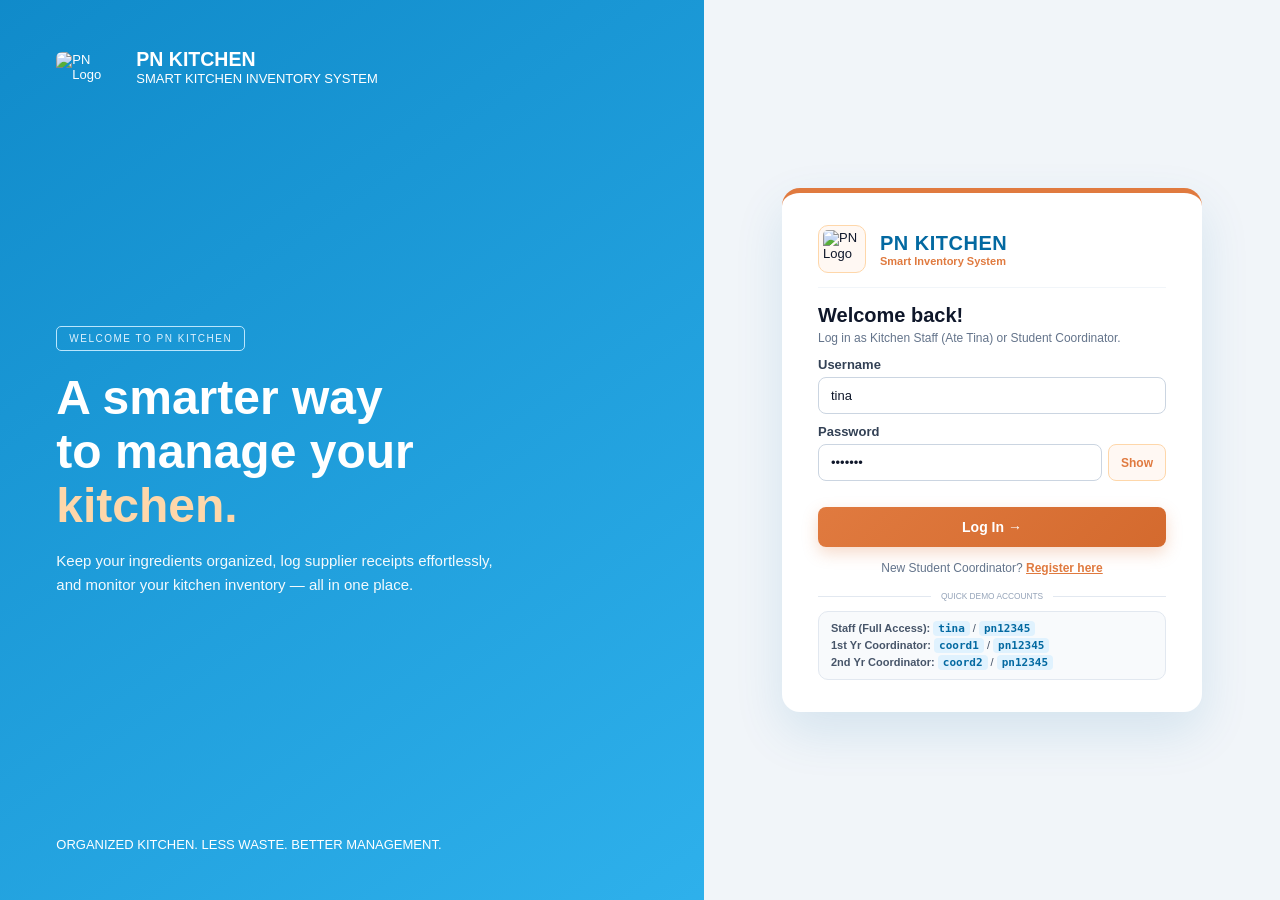
==== index.html @ 935927a0 "folders" ====
<!DOCTYPE html>
<html lang="en">
<head>
    <meta charset="UTF-8">
    <meta name="viewport" content="width=device-width, initial-scale=1.0">
    <title>PN Kitchen | Smart Inventory System</title>
    <link rel="stylesheet" href="style.css">
</head>
<body>

    <!-- TOAST NOTIFICATIONS CONTAINER -->
    <div id="toastContainer" class="toast-container"></div>

    <!-- WELCOME AND LOGIN PAGE -->
    <section class="login-page" id="loginPage">
        <div class="login-left">
            <div class="login-brand">
                <img src="logo.png" alt="PN Logo" class="brand-logo-img">
                <div>
                    <h2>PN KITCHEN</h2>
                    <p>SMART KITCHEN INVENTORY SYSTEM</p>
                </div>
            </div>

            <div class="login-message">
                <span class="welcome-tag">WELCOME TO PN KITCHEN</span>
                <h1>A smarter way<br>to manage your<br><span>kitchen.</span></h1>
                <p>Keep your ingredients organized, log supplier receipts effortlessly, and monitor your kitchen inventory — all in one place.</p>
            </div>

            <p class="login-footer">ORGANIZED KITCHEN. LESS WASTE. BETTER MANAGEMENT.</p>
        </div>

        <div class="login-right">
            <div class="login-card">
                <!-- PN KITCHEN BESIDE LOGO -->
                <div class="login-card-header-brand">
                    <img src="logo.png" alt="PN Logo" class="login-card-logo">
                    <div>
                        <span class="login-brand-title">PN KITCHEN</span>
                        <small class="login-brand-sub">Smart Inventory System</small>
                    </div>
                </div>

                <!-- LOGIN PANEL -->
                <div id="loginPanel">
                    <h2>Welcome back!</h2>
                    <p class="login-subtitle">Log in as Kitchen Staff (Ate Tina) or Student Coordinator.</p>

                    <form id="loginForm">
                        <label for="username">Username</label>
                        <input type="text" id="username" value="tina" placeholder="Enter your username" autocomplete="username" required>

                        <label for="password">Password</label>
                        <div class="password-field">
                            <input type="password" id="password" value="pn12345" placeholder="Enter your password" autocomplete="current-password" required>
                            <button type="button" id="togglePassword">Show</button>
                        </div>

                        <p id="loginError" class="login-error" role="alert"></p>

                        <button type="submit" class="login-submit">
                            Log In <span>→</span>
                        </button>
                    </form>

                    <p style="margin-top: 14px; font-size: 12px; text-align: center; color: var(--muted);">
                        New Student Coordinator? <a href="#" id="goSignup" style="color: var(--accent); font-weight: bold;">Register here</a>
                    </p>
                </div>

                <!-- SIGNUP PANEL -->
                <div id="signupPanel" style="display: none;">
                    <h2>Register Kitchen Account</h2>
                    <p class="login-subtitle">Create a Student Coordinator or Staff account.</p>

                    <form id="signupForm">
                        <label for="signupName">Full Name</label>
                        <input type="text" id="signupName" placeholder="Enter full name" required>

                        <label for="signupRole">Account Role</label>
                        <select id="signupRole" required>
                            <option value="coordinator">Student Coordinator (Deliveries & Usage Only)</option>
                            <option value="staff">Kitchen Staff / Head Cook (Full Access)</option>
                        </select>

                        <label for="signupUsername">Username</label>
                        <input type="text" id="signupUsername" placeholder="Enter username (min 3 chars)" required>

                        <label for="signupPassword">Password</label>
                        <div class="password-field">
                            <input type="password" id="signupPassword" placeholder="Min 6 characters" required>
                            <button type="button" id="toggleSignupPassword">Show</button>
                        </div>

                        <label for="signupConfirm">Confirm Password</label>
                        <input type="password" id="signupConfirm" placeholder="Re-enter password" required>

                        <p id="signupError" class="login-error" role="alert"></p>

                        <button type="submit" class="login-submit">
                            Register Account <span>→</span>
                        </button>
                    </form>

                    <p style="margin-top: 14px; font-size: 12px; text-align: center; color: var(--muted);">
                        Already have an account? <a href="#" id="goLogin" style="color: var(--accent); font-weight: bold;">Log in here</a>
                    </p>
                </div>

                <div class="login-divider">
                    <span></span>
                    <small>QUICK DEMO ACCOUNTS</small>
                    <span></span>
                </div>

                <div class="demo-accounts-box">
                    <div><b>Staff (Full Access):</b> <code>tina</code> / <code>pn12345</code></div>
                    <div><b>1st Yr Coordinator:</b> <code>coord1</code> / <code>pn12345</code></div>
                    <div><b>2nd Yr Coordinator:</b> <code>coord2</code> / <code>pn12345</code></div>
                </div>
            </div>
        </div>
    </section>

    <!-- MAIN APP DASHBOARD -->
    <div class="app" id="dashboardApp" style="display: none;">

        <!-- SIDEBAR MENU -->
        <aside class="sidebar">
            <div class="brand">
                <img src="logo.png" alt="PN Logo" class="sidebar-logo-img">
                <div>
                    <h3>PN Kitchen</h3>
                    <small id="sidebarRoleBadge">Smart Inventory System</small>
                </div>
            </div>

            <p class="menu-label">🍴 KITCHEN STATION MENU</p>
            <nav id="sidebarNav">
                <a href="#" class="nav-link staff-only active" data-view="dashboard">
                    <span class="utensil-icon">🍳</span> Dashboard
                </a>
                <a href="#" class="nav-link staff-only" data-view="inventory">
                    <span class="utensil-icon">🔪</span> Inventory
                </a>
                <a href="#" class="nav-link" data-view="deliveries">
                    <span class="utensil-icon">🚚</span> Deliveries
                </a>
                <a href="#" class="nav-link" data-view="book-usage">
                    <span class="utensil-icon">🥄</span> Book Out Usage
                </a>
                <a href="#" class="nav-link staff-only" data-view="transactions">
                    <span class="utensil-icon">🧾</span> Weekly Reports
                </a>
                <a href="#" class="nav-link staff-only" data-view="expenses">
                    <span class="utensil-icon">💰</span> Budget & Costing
                </a>
                <a href="#" class="nav-link staff-only" data-view="menu-planner">
                    <span class="utensil-icon">🍽️</span> Weekly Menu
                </a>
                <a href="#" class="nav-link staff-only" data-view="guidelines">
                    <span class="utensil-icon">📜</span> Kitchen Guidelines
                </a>
                <a href="#" class="nav-link staff-only" data-view="suppliers">
                    <span class="utensil-icon">🏪</span> Suppliers
                </a>
            </nav>

            <div class="help-box">
                <strong>🧑‍🍳 Kitchen Workflow</strong>
                <p id="sidebarHelpText" style="font-size: 11px; color: #bae6fd; margin-bottom: 4px;">Simple Stock In & Out guide.</p>
                <button type="button" id="openHelpBtn" class="help-button">View Quick Guide</button>
            </div>

            <button type="button" id="logoutButton" class="logout-button">🔒 Log Out</button>
        </aside>

        <!-- MAIN CONTENT AREA -->
        <main class="main-content">
            <!-- TOP BAR -->
            <header class="topbar">
                <div class="page-name" id="currentViewTitle">🍳 &nbsp; DASHBOARD</div>
                <div class="user-area">
                    <span id="rolePillBadge" class="role-pill">Kitchen Staff</span>
                    <div class="user-profile-wrapper">
                        <div class="user-profile-trigger" id="userProfileTrigger" title="Account Settings">
                            <div class="avatar" id="userAvatar">T</div>
                            <span id="userDisplay" style="font-weight: bold;">Tina</span>
                            <span style="font-size: 10px; color: var(--muted);">▼</span>
                        </div>

                        <!-- DROPDOWN POPUP MENU -->
                        <div class="profile-dropdown" id="profileDropdown">
                            <div class="profile-dropdown-header">
                                <div class="avatar large" id="dropdownAvatar">T</div>
                                <div>
                                    <h4 id="dropdownFullName">Tina</h4>
                                    <small id="dropdownUsername">@tina</small>
                                </div>
                            </div>
                            <div class="profile-dropdown-divider"></div>
                            <button type="button" class="profile-dropdown-item" onclick="switchAccount()">
                                🔄 Switch Account (Staff / Coordinator)
                            </button>
                            <button type="button" class="profile-dropdown-item" onclick="registerNewStaff()">
                                ➕ Register New Account
                            </button>
                            <div class="profile-dropdown-divider"></div>
                            <button type="button" class="profile-dropdown-item danger" onclick="triggerLogout()">
                                🔒 Log Out
                            </button>
                        </div>
                    </div>
                </div>
            </header>

            <div class="dashboard-body">

                <!-- 1. DASHBOARD VIEW (STAFF ONLY) -->
                <section id="view-dashboard" class="app-view staff-only">
                    <div class="welcome-banner">
                        <div class="welcome-text">
                            <h2 id="dashboardGreeting">Welcome back, Tina! 🌿</h2>
                            <p>Real-time overview of kitchen supplies, coordinator deliveries, and weekly budget.</p>
                        </div>
                        <div class="banner-actions">
                            <button type="button" onclick="openModal('addIngredientModal')" class="btn-light">+ Add Ingredient</button>
                            <button type="button" onclick="openDeliveryModal()" class="btn-accent-delivery">+ Log Delivery Receipt</button>
                        </div>
                    </div>

                    <div class="stats-grid">
                        <div class="stat-card">
                            <div class="stat-top">
                                <span>1. ITEMS IN STOCK</span>
                                <div class="stat-icon green">📦</div>
                            </div>
                            <h2 id="statTotalItems">0</h2>
                            <small style="color: var(--muted); font-size: 11px;">Whole units currently on hand</small>
                        </div>
                        <div class="stat-card">
                            <div class="stat-top">
                                <span>2. CURRENT STOCK VALUE</span>
                                <div class="stat-icon green">💎</div>
                            </div>
                            <h2 id="statInventoryValue">₱0.00</h2>
                            <small style="color: var(--muted); font-size: 11px;">Quantity × Unit Price</small>
                        </div>
                        <div class="stat-card">
                            <div class="stat-top">
                                <span>3. REMAINING WEEKLY BUDGET</span>
                                <div class="stat-icon green">₱</div>
                            </div>
                            <h2 id="statRemainingBudget">₱0.00</h2>
                            <small id="statBudgetSubtitle" style="color: var(--muted); font-size: 11px;"></small>
                        </div>
                    </div>

                    <div class="middle-grid">
                        <!-- RICE COOKER STOCK GAUGE -->
                        <div class="panel">
                            <div class="panel-heading">
                                <h3>🍚 Kitchen Stock Gauge</h3>
                                <span id="cookerPercentBadge" class="badge ready">0% Full</span>
                            </div>
                            <div class="rice-cooker-wrapper">
                                <div class="rice-cooker">
                                    <div class="cooker-handle-top"></div>
                                    <div class="cooker-lid"></div>
                                    <div class="cooker-body">
                                        <div class="cooker-window">
                                            <div class="cooker-fill" id="cookerFillLevel" style="height: 0%;"></div>
                                            <div class="cooker-window-text">
                                                <strong id="cookerInStockCount">0</strong>
                                                <span>In Stock</span>
                                            </div>
                                        </div>
                                        <div class="cooker-controls">
                                            <span class="cooker-led warm" title="Keep Warm"></span>
                                            <span class="cooker-led cook" title="Cooking"></span>
                                            <div class="cooker-switch"></div>
                                        </div>
                                    </div>
                                    <div class="cooker-feet">
                                        <span></span><span></span>
                                    </div>
                                </div>
                                <div class="cooker-legend">
                                    <div><span class="dot in-stock"></span> Available Items: <b id="legendInStock">0</b></div>
                                    <div><span class="dot out-stock"></span> Out of Stock: <b id="legendOutStock">0</b></div>
                                </div>
                            </div>
                        </div>

                        <div class="panel">
                            <div class="panel-heading">
                                <h3>🚚 Recent Suki Deliveries</h3>
                                <button type="button" onclick="switchView('deliveries')" class="text-button">View All →</button>
                            </div>
                            <div id="dashboardDeliveriesList" class="compact-list"></div>
                        </div>

                        <div class="panel">
                            <div class="panel-heading">
                                <h3>🍽️ Weekly Menu Overview</h3>
                                <button type="button" onclick="switchView('menu-planner')" class="text-button">View All →</button>
                            </div>
                            <div id="dashboardMenuOverview" class="compact-list"></div>
                        </div>
                    </div>

                    <div class="bottom-grid">
                        <div class="panel">
                            <div class="quick-actions">
                                <div class="action-card" onclick="openDeliveryModal()">
                                    <span class="action-icon">🧾</span>
                                    <span>Log Delivery Receipt</span>
                                </div>
                                <div class="action-card" onclick="switchView('book-usage')">
                                    <span class="action-icon">🥄</span>
                                    <span>Book Out Usage</span>
                                </div>
                                <div class="action-card" onclick="switchView('transactions')">
                                    <span class="action-icon">📄</span>
                                    <span>Weekly Report</span>
                                </div>
                                <div class="action-card" onclick="switchView('expenses')">
                                    <span class="action-icon">💰</span>
                                    <span>Weekly Budget</span>
                                </div>
                            </div>
                        </div>
                    </div>
                </section>

                <!-- 2. INVENTORY VIEW (STAFF ONLY) -->
                <section id="view-inventory" class="app-view staff-only">
                    <div class="view-header">
                        <div>
                            <h2>Kitchen Inventory Stock</h2>
                            <p style="color: var(--muted); font-size: 12px;">Automatically increases when coordinators log deliveries and decreases when stock is booked out.</p>
                        </div>
                        <button type="button" class="btn-primary" onclick="openModal('addIngredientModal')">+ Add New Ingredient</button>
                    </div>

                    <div class="filter-bar">
                        <input type="text" id="inventorySearch" placeholder="Search ingredient..." onkeyup="renderInventoryTable()">
                        <select id="inventoryCategoryFilter" onchange="renderInventoryTable()">
                            <option value="ALL">All Categories</option>
                            <option value="Vegetables">Vegetables</option>
                            <option value="Fruits">Fruits</option>
                            <option value="Meat & Poultry">Meat & Poultry</option>
                            <option value="Eggs">Eggs</option>
                            <option value="Frozen Foods">Frozen Foods</option>
                            <option value="Dry Goods and Grains">Dry Goods and Grains</option>
                            <option value="Canned Goods">Canned Goods</option>
                            <option value="Oils, Fats, and Condiments">Oils, Fats, and Condiments</option>
                        </select>
                    </div>

                    <div class="table-card">
                        <table class="data-table">
                            <thead>
                                <tr>
                                    <th>Ingredient Name</th>
                                    <th>Category</th>
                                    <th>Current Stock</th>
                                    <th>Unit Price</th>
                                    <th>Total Value</th>
                                    <th>Quick Actions</th>
                                </tr>
                            </thead>
                            <tbody id="inventoryTableBody"></tbody>
                            <tfoot>
                                <tr class="table-footer-row">
                                    <td colspan="4" style="text-align: right;">TOTAL CURRENT INVENTORY VALUE:</td>
                                    <td colspan="2" id="inventoryTableTotalValue">₱0.00</td>
                                </tr>
                            </tfoot>
                        </table>
                    </div>
                </section>

                <!-- 3. DELIVERIES / RECEIPT LOGGING VIEW (BOTH STAFF & COORDINATORS) -->
                <section id="view-deliveries" class="app-view">
                    <div class="view-header">
                        <div>
                            <h2>Suki Deliveries & Receipt Logging</h2>
                            <p style="color: var(--muted); font-size: 12px;">Log supplier receipts upon delivery. Stock and weekly reports update automatically.</p>
                        </div>
                        <button type="button" class="btn-accent-delivery" onclick="openDeliveryModal()">+ Log Delivery Receipt</button>
                    </div>

                    <div class="table-card">
                        <table class="data-table">
                            <thead>
                                <tr>
                                    <th>Delivery Date</th>
                                    <th>Receipt #</th>
                                    <th>Suki Supplier</th>
                                    <th>Items Received</th>
                                    <th>Receipt Total</th>
                                    <th>Received By</th>
                                    <th>Status</th>
                                </tr>
                            </thead>
                            <tbody id="deliveriesTableBody"></tbody>
                        </table>
                    </div>
                </section>

                <!-- 4. BOOK OUT USAGE VIEW (BOTH STAFF & COORDINATORS) -->
                <section id="view-book-usage" class="app-view">
                    <div class="view-header">
                        <div>
                            <h2>Book Out Kitchen Usage</h2>
                            <p style="color: var(--muted); font-size: 12px;">Record ingredients taken out for daily meals. Automatically deducts from Inventory.</p>
                        </div>
                        <button type="button" class="btn-primary" onclick="openBookOutModal()">🥄 Book Out Ingredients</button>
                    </div>

                    <div class="table-card" style="margin-bottom: 25px;">
                        <h3 style="margin-bottom: 15px; color: var(--deep-sky);">Daily Kitchen Usage Logs</h3>
                        <table class="data-table">
                            <thead>
                                <tr>
                                    <th>Date & Time</th>
                                    <th>Ingredient Used</th>
                                    <th>Quantity Deducted</th>
                                    <th>Estimated Value</th>
                                    <th>Remaining Stock</th>
                                    <th>Logged By</th>
                                </tr>
                            </thead>
                            <tbody id="usageLogsTableBody"></tbody>
                        </table>
                    </div>
                </section>

                <!-- 5. WEEKLY REPORTS / TRANSACTIONS VIEW (STAFF ONLY) -->
                <section id="view-transactions" class="app-view staff-only">
                    <div class="view-header">
                        <div>
                            <h2>Weekly Kitchen Reports (For PN Staff)</h2>
                            <p style="color: var(--muted); font-size: 12px; margin-top: 4px;">
                                Automatically compiled from coordinator delivery receipts—no manual paper rewriting needed.
                            </p>
                        </div>
                        <button type="button" class="btn-primary" onclick="printWeeklyReport()">🖨️ Print / Save Weekly Report</button>
                    </div>

                    <div id="transactionsHistoryContainer"></div>
                </section>

                <!-- 6. SIMPLIFIED BUDGET & COSTING VIEW (STAFF ONLY) -->
                <section id="view-expenses" class="app-view staff-only">
                    <div class="view-header">
                        <div>
                            <h2>Weekly Budget & Costing</h2>
                            <p style="color: var(--muted); font-size: 12px;">Simple tracking of Ate Tina's weekly allowance vs. logged supplier receipts.</p>
                        </div>
                        <div style="display: flex; gap: 10px;">
                            <button type="button" class="btn-light" style="border: 1px solid var(--sky-blue);" onclick="openSetBudgetModal()">⚙️ Set Weekly Budget</button>
                            <button type="button" class="btn-primary" onclick="openModal('addExpenseModal')">+ Log Other Expense</button>
                        </div>
                    </div>
                    
                    <!-- SIMPLE 3-CARD BUDGET SUMMARY -->
                    <div class="stats-grid" style="margin-bottom: 20px;">
                        <div class="stat-card" style="border-left: 4px solid var(--sky-blue);">
                            <div class="stat-top"><span>1. PLANNED WEEKLY BUDGET</span></div>
                            <h2 id="plannedWeeklyBudget">₱0.00</h2>
                            <small style="color: var(--muted); font-size: 11px;">Weekly cash allocation for kitchen</small>
                        </div>
                        <div class="stat-card" style="border-left: 4px solid var(--accent);">
                            <div class="stat-top"><span>2. TOTAL WEEKLY PURCHASES</span></div>
                            <h2 id="weeklySpendCalc">₱0.00</h2>
                            <small style="color: var(--muted); font-size: 11px;">Sum of delivery receipts (last 7 days)</small>
                        </div>
                        <div class="stat-card" id="remainingBudgetCard" style="border-left: 4px solid #10b981;">
                            <div class="stat-top"><span>3. REMAINING CASH BUDGET</span></div>
                            <h2 id="remainingWeeklyBudget">₱0.00</h2>
                            <small id="budgetFormulaDisplay" style="color: var(--muted); font-size: 11px;">Weekly Budget − Weekly Purchases</small>
                        </div>
                    </div>

                    <div class="table-card">
                        <h3 style="margin-bottom: 15px; color: var(--deep-sky);">Receipt & Expense Breakdown</h3>
                        <table class="data-table">
                            <thead>
                                <tr>
                                    <th>Date</th>
                                    <th>Receipt #</th>
                                    <th>Supplier / Payee</th>
                                    <th>Items / Description</th>
                                    <th>Received By</th>
                                    <th>Amount Paid (₱)</th>
                                </tr>
                            </thead>
                            <tbody id="expensesTableBody"></tbody>
                        </table>
                    </div>
                </section>

                <!-- 7. CONSTANT WEEKLY MENU VIEW (STAFF ONLY) -->
                <section id="view-menu-planner" class="app-view staff-only">
                    <div class="view-header">
                        <div>
                            <h2 id="menuTitleDisplay">MENU WEEK 1 & 3</h2>
                            <p style="color: var(--muted); font-size: 12px; margin-top: 2px;">Prepared by: Cristina S. Manlunas (PNPH - Cook) | Approved by Dietician</p>
                        </div>
                        <div style="display: flex; gap: 10px; align-items: center;">
                            <select id="weekCycleSelect" onchange="switchMenuCycle(this.value)" style="padding: 9px 12px; border-radius: 6px; border: 1px solid var(--border); font-weight: bold; background: var(--card-bg); color: var(--deep-sky);">
                                <option value="1_3">MENU WEEK 1 & 3</option>
                                <option value="2_4">MENU WEEK 2 & 4</option>
                            </select>
                            <button type="button" class="btn-primary" onclick="openModal('planMenuModal')">+ Edit Meal</button>
                        </div>
                    </div>

                    <div class="table-card" style="margin-bottom: 20px;">
                        <table class="data-table menu-table">
                            <thead>
                                <tr>
                                    <th style="width: 12%;">DAY</th>
                                    <th style="width: 29%;">BREAKFAST</th>
                                    <th style="width: 29%;">LUNCH</th>
                                    <th style="width: 29%;">DINNER</th>
                                </tr>
                            </thead>
                            <tbody id="weeklyMenuTableBody"></tbody>
                        </table>
                    </div>

                    <div class="middle-grid">
                        <div class="panel">
                            <h3>🍎 Available Fruits</h3>
                            <p id="fruitsList" style="margin-top: 10px; font-size: 13px; line-height: 1.5; color: var(--deep-sky); font-weight: bold;"></p>
                        </div>
                        <div class="panel" style="grid-column: span 2;">
                            <h3>🍿 Weekly Snacks Schedule</h3>
                            <div id="snacksList" style="margin-top: 10px; font-size: 13px; line-height: 1.6;"></div>
                        </div>
                    </div>
                </section>

                <!-- 8. KITCHEN GUIDELINES VIEW (STAFF ONLY) -->
                <section id="view-guidelines" class="app-view staff-only">
                    <div class="view-header">
                        <h2>Official Kitchen Guidelines & Safety Protocol</h2>
                    </div>

                    <div class="guidelines-grid" style="display: grid; grid-template-columns: 1.1fr 0.9fr; gap: 20px;">
                        <div class="table-card">
                            <h3 style="color: var(--deep-sky); margin-bottom: 5px;">KITCHEN GUIDELINES</h3>
                            <p style="color: var(--accent); font-weight: bold; font-size: 12px; margin-bottom: 15px;">BY: ATE TINA</p>
                            
                            <ul class="guidelines-list">
                                <li>🐾 Pets are not allowed in the kitchen.</li>
                                <li>🥩 Please count meat according to the number of students and place in clean tupperware (<b>70 pcs per tupperware</b>).</li>
                                <li>🔒 Please close and lock the door when kitchen is not in use.</li>
                                <li>🍴 Sterilize the spoons and forks after every meal.</li>
                                <li>🔪 Sterilize all hanging utensils (e.g., ladle, tong, knives, etc.).</li>
                                <li>🧼 Make sure to wash curtains twice a month.</li>
                                <li>🧊 Make sure to turn off the refrigerator before cleaning and handle the fridge with care and not roughly.</li>
                                <li>🧽 Clean the refrigerator every week and use cloth or face towel to clean the refrigerator.</li>
                                <li>⚠️ Don't use sharp objects such as knives, ice picks, etc., on the fridge.</li>
                                <li>❄️ Set the right temperature for the fridge (<b>1-6°C</b>) and for the freezer (<b>-15°C</b>).</li>
                                <li>🚪 Minimize the number of times you open the door in the refrigerator.</li>
                                <li>🥬 Observe proper segregation of frozen foods and vegetables.</li>
                                <li>🔥 Clean the burner or gas stoves twice (2) a day after cooking.</li>
                                <li>🗑️ Make sure all trashcans are empty and clean every night.</li>
                                <li>🫑 Make sure to remove the plastic cellophane before placing the vegetables to the designated area.</li>
                                <li>🧑‍🍳 Ensure that one person is in the kitchen watching the food being cooked and watching the stove in case of fire or emergency.</li>
                                <li>🥣 All kitchen materials taken from the kitchen must be returned and washed immediately.</li>
                                <li>✨ Maintain cleanliness and orderliness of the kitchen.</li>
                            </ul>

                            <div style="margin-top: 20px; font-size: 11px; color: var(--muted); border-top: 1px solid var(--border); padding-top: 10px; display: flex; justify-content: space-between;">
                                <span>Prepared by: <b>IRISH MAY BULAN</b> (Education Manager)</span>
                                <span>Approved by: <b>MANLUNAS, CRISTINA S.</b> (Cook)</span>
                            </div>
                        </div>

                        <div class="table-card">
                            <h3 style="color: var(--deep-sky); margin-bottom: 5px;">ADDITIONAL KITCHEN GUIDELINES</h3>
                            <p style="color: var(--muted); font-size: 11px; margin-bottom: 15px;">Passerelles Numériques Safe & Respectful Environment Rules</p>

                            <div class="rule-box">
                                <h4>1. No Cooking Beyond Kitchen Hours</h4>
                                <p>Only the kitchen team may cook during designated hours to conserve gas and electricity. Cooking after dinner and in between classes is strictly prohibited.</p>
                            </div>

                            <div class="rule-box">
                                <h4>2. Kitchen Locked at 9:00 PM</h4>
                                <p>The kitchen will be locked after dinner and cleaning at <b>9:00 PM</b> to ensure no one uses kitchen tools or equipment beyond operational hours.</p>
                            </div>

                            <div class="rule-box">
                                <h4>3. Kettles and Water Availability</h4>
                                <p>Kettles, pitcher, and gallon of water are available in the kitchen. Kettles must stay in the kitchen. A gallon of water will be placed outside once closed.</p>
                            </div>

                            <div class="rule-box">
                                <h4>4. All Sponsored Food Intended for Everyone</h4>
                                <p>Cooking or preparing sponsored food is only permitted when shared with all students. Always ask for proper permission before serving.</p>
                            </div>
                        </div>
                    </div>
                </section>

                <!-- 9. SUPPLIERS VIEW (STAFF ONLY) -->
                <section id="view-suppliers" class="app-view staff-only">
                    <div class="view-header">
                        <h2>Approved Suki Suppliers</h2>
                        <button type="button" class="btn-primary" onclick="openModal('addSupplierModal')">+ Add Suki Supplier</button>
                    </div>

                    <div class="table-card" style="margin-bottom: 25px;">
                        <h3 style="margin-bottom: 15px; color: var(--deep-sky);">Supplier Directory</h3>
                        <table class="data-table">
                            <thead>
                                <tr>
                                    <th>Supplier Name</th>
                                    <th>City / Market</th>
                                    <th>Contact Person</th>
                                    <th>Phone Number</th>
                                    <th>Actions</th>
                                </tr>
                            </thead>
                            <tbody id="suppliersTableBody"></tbody>
                        </table>
                    </div>
                </section>

            </div>
        </main>
    </div>

    <!-- MODALS -->

    <!-- SET WEEKLY BUDGET MODAL -->
    <div class="modal-overlay" id="setBudgetModal">
        <div class="modal-card">
            <div class="modal-header">
                <h3>Set Weekly Kitchen Budget</h3>
                <button type="button" class="modal-close" onclick="closeModal('setBudgetModal')">×</button>
            </div>
            <form id="setBudgetForm">
                <div class="form-group">
                    <label for="weeklyBudgetInput">Planned Weekly Budget Amount (₱)</label>
                    <input type="number" step="0.01" min="0" id="weeklyBudgetInput" required placeholder="e.g. 15000">
                </div>
                <p style="font-size: 11px; color: var(--muted); margin-bottom: 12px;">
                    Remaining cash budget is automatically computed as: <b>Weekly Budget − Weekly Delivery Receipts</b>.
                </p>
                <button type="submit" class="btn-primary full-width">Save Weekly Budget</button>
            </form>
        </div>
    </div>

    <!-- BOOK OUT USAGE MODAL -->
    <div class="modal-overlay" id="bookOutUsageModal">
        <div class="modal-card">
            <div class="modal-header">
                <h3>Book Out Kitchen Usage</h3>
                <button type="button" class="modal-close" onclick="closeModal('bookOutUsageModal')">×</button>
            </div>
            <form id="bookOutUsageForm">
                <div class="form-row">
                    <div class="form-group" style="flex: 1;">
                        <label for="usageDateInput">Date</label>
                        <input type="date" id="usageDateInput" required>
                    </div>
                    <div class="form-group" style="flex: 1;">
                        <label for="usageTimeInput">Time</label>
                        <input type="time" id="usageTimeInput" required>
                    </div>
                </div>
                <div class="form-group">
                    <label for="usageIngredientSelect">Select Ingredient</label>
                    <select id="usageIngredientSelect" required></select>
                </div>
                <div class="form-group">
                    <label for="usageQtyInput">Quantity Used (Whole Number)</label>
                    <input type="number" step="1" min="1" id="usageQtyInput" required placeholder="e.g. 2">
                </div>
                <div class="form-group">
                    <label for="usageLoggedByInput">Logged By</label>
                    <input type="text" id="usageLoggedByInput" required placeholder="e.g. 1st Year Coordinator">
                </div>
                <button type="submit" class="btn-primary full-width">Confirm & Deduct from Stock</button>
            </form>
        </div>
    </div>

    <!-- ADD INGREDIENT MODAL -->
    <div class="modal-overlay" id="addIngredientModal">
        <div class="modal-card">
            <div class="modal-header">
                <h3>Add New Ingredient</h3>
                <button type="button" class="modal-close" onclick="closeModal('addIngredientModal')">×</button>
            </div>
            <form id="addIngredientForm">
                <div class="form-group">
                    <label for="newIngName">Ingredient Name</label>
                    <input type="text" id="newIngName" required placeholder="e.g. Carrots, Rice, Eggs">
                </div>
                <div class="form-group">
                    <label for="newIngCategory">Category</label>
                    <select id="newIngCategory" required>
                        <option value="Vegetables">Vegetables</option>
                        <option value="Fruits">Fruits</option>
                        <option value="Meat & Poultry">Meat & Poultry</option>
                        <option value="Eggs">Eggs</option>
                        <option value="Frozen Foods">Frozen Foods</option>
                        <option value="Dry Goods and Grains">Dry Goods and Grains</option>
                        <option value="Canned Goods">Canned Goods</option>
                        <option value="Oils, Fats, and Condiments">Oils, Fats, and Condiments</option>
                    </select>
                </div>
                <div class="form-row">
                    <div class="form-group" style="flex: 1;">
                        <label for="newIngQty">Starting Quantity</label>
                        <input type="number" step="1" min="0" id="newIngQty" required placeholder="10">
                    </div>
                    <div class="form-group" style="flex: 1;">
                        <label for="newIngUnit">Unit <span style="font-weight: normal; color: var(--muted);">(Optional)</span></label>
                        <input type="text" id="newIngUnit" placeholder="e.g. kg / tray / pcs">
                    </div>
                </div>
                <div class="form-group">
                    <label for="newIngCost">Price per Unit (₱)</label>
                    <input type="number" step="0.01" id="newIngCost" required placeholder="150">
                </div>
                <button type="submit" class="btn-primary full-width">Save Ingredient</button>
            </form>
        </div>
    </div>

    <!-- LOG DELIVERY RECEIPT MODAL -->
    <div class="modal-overlay" id="addDeliveryModal">
        <div class="modal-card">
            <div class="modal-header">
                <h3>Log Suki Delivery Receipt</h3>
                <button type="button" class="modal-close" onclick="closeModal('addDeliveryModal')">×</button>
            </div>
            <form id="addDeliveryForm">
                <div class="form-row">
                    <div class="form-group" style="flex: 1;">
                        <label for="delivDate">Delivery Date</label>
                        <input type="date" id="delivDate" required>
                    </div>
                    <div class="form-group" style="flex: 1;">
                        <label for="delivReceiptNo">Receipt #</label>
                        <input type="text" id="delivReceiptNo" placeholder="e.g. OR-1024">
                    </div>
                </div>

                <div class="form-group">
                    <label for="delivSupplier">Suki Supplier</label>
                    <select id="delivSupplier" required onchange="handleSupplierSelectChange(this)">
                        <option value="" disabled selected>-- Choose Supplier --</option>
                    </select>
                </div>

                <div id="customSupplierGroup" style="display: none; background: var(--light-sky); padding: 12px; border-radius: 8px; margin-bottom: 15px;">
                    <h4 style="color: var(--deep-sky); margin-bottom: 8px;">New Suki Supplier Details</h4>
                    <div class="form-group">
                        <label for="customSupplierInput">Supplier Name</label>
                        <input type="text" id="customSupplierInput" placeholder="e.g. Carbon Market Suki">
                    </div>
                    <div class="form-group">
                        <label for="customSupplierCity">City / Market</label>
                        <input type="text" id="customSupplierCity" placeholder="e.g. Cebu City">
                    </div>
                </div>

                <div class="form-group">
                    <label for="delivIngredient">Ingredient Delivered</label>
                    <select id="delivIngredient" required></select>
                </div>
                
                <div class="form-row">
                    <div class="form-group" style="flex: 1;">
                        <label for="delivQty">Quantity Received</label>
                        <input type="number" step="1" min="1" id="delivQty" required placeholder="5">
                    </div>
                    <div class="form-group" style="flex: 1;">
                        <label for="delivCost">Receipt Total (₱)</label>
                        <input type="number" step="0.01" id="delivCost" required placeholder="1200">
                    </div>
                </div>

                <div class="form-group">
                    <label for="delivReceivedBy">Received By (Coordinator / Staff)</label>
                    <select id="delivReceivedBy" required>
                        <option value="1st Year Coordinator">1st Year Coordinator</option>
                        <option value="2nd Year Coordinator">2nd Year Coordinator</option>
                        <option value="Ate Tina (Head Cook)">Ate Tina (Head Cook)</option>
                    </select>
                </div>

                <button type="submit" class="btn-accent-delivery full-width">Save Delivery Receipt & Add Stock</button>
            </form>
        </div>
    </div>

    <!-- LOG MANUAL EXPENSE MODAL -->
    <div class="modal-overlay" id="addExpenseModal">
        <div class="modal-card">
            <div class="modal-header">
                <h3>Log Other Kitchen Expense</h3>
                <button type="button" class="modal-close" onclick="closeModal('addExpenseModal')">×</button>
            </div>
            <form id="addExpenseForm">
                <div class="form-row">
                    <div class="form-group" style="flex: 1;">
                        <label for="expDate">Expense Date</label>
                        <input type="date" id="expDate" required>
                    </div>
                    <div class="form-group" style="flex: 1;">
                        <label for="expReceiptNo">Receipt #</label>
                        <input type="text" id="expReceiptNo" placeholder="e.g. GAS-01">
                    </div>
                </div>
                <div class="form-group">
                    <label for="expSupplier">Supplier / Payee</label>
                    <input type="text" id="expSupplier" required placeholder="e.g. LPG Refill Station">
                </div>
                <div class="form-group">
                    <label for="expItems">Description / Items</label>
                    <input type="text" id="expItems" required placeholder="e.g. Cooking Gas Tank">
                </div>
                <div class="form-group">
                    <label for="expAmount">Amount Paid (₱)</label>
                    <input type="number" step="0.01" id="expAmount" required placeholder="950.00">
                </div>
                <button type="submit" class="btn-primary full-width">Save Expense</button>
            </form>
        </div>
    </div>

    <!-- PLAN / EDIT WEEKLY MENU MODAL -->
    <div class="modal-overlay" id="planMenuModal">
        <div class="modal-card">
            <div class="modal-header">
                <h3>Edit Weekly Menu</h3>
                <button type="button" class="modal-close" onclick="closeModal('planMenuModal')">×</button>
            </div>
            <form id="planMenuForm">
                <div class="form-group">
                    <label for="menuCycleTarget">Target Week Cycle</label>
                    <select id="menuCycleTarget" required>
                        <option value="1_3">MENU WEEK 1 & 3</option>
                        <option value="2_4">MENU WEEK 2 & 4</option>
                    </select>
                </div>
                <div class="form-group">
                    <label for="menuDaySelect">Select Day</label>
                    <select id="menuDaySelect" required>
                        <option value="SATURDAY">SATURDAY</option>
                        <option value="SUNDAY">SUNDAY</option>
                        <option value="MONDAY">MONDAY</option>
                        <option value="TUESDAY">TUESDAY</option>
                        <option value="WEDNESDAY">WEDNESDAY</option>
                        <option value="THURSDAY">THURSDAY</option>
                        <option value="FRIDAY">FRIDAY</option>
                    </select>
                </div>
                <div class="form-group">
                    <label for="menuMealSelect">Select Meal Category</label>
                    <select id="menuMealSelect" required>
                        <option value="breakfast">Breakfast</option>
                        <option value="lunch">Lunch</option>
                        <option value="dinner">Dinner</option>
                        <option value="snack">Snack</option>
                    </select>
                </div>
                <div class="form-group">
                    <label for="menuItemsInput">Menu Items (separated by commas or new lines)</label>
                    <textarea id="menuItemsInput" rows="4" required placeholder="e.g. AMPALAYA WITH EGG, RICE, RIPE PAPAYA, ENERGEN"></textarea>
                </div>
                <button type="submit" class="btn-primary full-width">Save Menu Item</button>
            </form>
        </div>
    </div>

    <!-- ADD SUPPLIER MODAL -->
    <div class="modal-overlay" id="addSupplierModal">
        <div class="modal-card">
            <div class="modal-header">
                <h3>Register New Suki Supplier</h3>
                <button type="button" class="modal-close" onclick="closeModal('addSupplierModal')">×</button>
            </div>
            <form id="addSupplierForm">
                <div class="form-group">
                    <label for="supName">Supplier / Business Name</label>
                    <input type="text" id="supName" required placeholder="e.g. Carbon Fresh Vegetables">
                </div>
                <div class="form-group">
                    <label for="supCity">City / Market</label>
                    <input type="text" id="supCity" required placeholder="e.g. Cebu City">
                </div>
                <div class="form-row">
                    <div class="form-group" style="flex: 1;">
                        <label for="supContact">Contact Person</label>
                        <input type="text" id="supContact" placeholder="e.g. Ate Rosa">
                    </div>
                    <div class="form-group" style="flex: 1;">
                        <label for="supPhone">Phone Number</label>
                        <input type="text" id="supPhone" placeholder="e.g. 0917-123-4567">
                    </div>
                </div>
                <button type="submit" class="btn-primary full-width">Save Supplier Information</button>
            </form>
        </div>
    </div>

    <!-- HELP MODAL -->
    <div class="modal-overlay" id="helpModal">
        <div class="modal-card">
            <div class="modal-header">
                <h3>Simple PN Kitchen Workflow</h3>
                <button type="button" class="modal-close" onclick="closeModal('helpModal')">×</button>
            </div>
            <p style="margin-bottom: 10px;"><b>1. Suki Delivery Arrives (+ Stock In):</b> 1st Year or 2nd Year Coordinator logs the supplier receipt under <i>Deliveries</i>. Stock automatically increases.</p>
            <p style="margin-bottom: 10px;"><b>2. Daily Cooking (- Stock Out):</b> Kitchen team logs ingredients taken out under <i>Book Out Usage</i>. Stock automatically decreases.</p>
            <p style="margin-bottom: 10px;"><b>3. Weekly Budget:</b> Planned Weekly Budget − Weekly Delivery Receipts = Remaining Cash Budget.</p>
            <p style="margin-bottom: 10px;"><b>4. Weekly Report:</b> Ate Tina opens <i>Weekly Reports</i> and clicks <b>Print / Save Weekly Report</b> for PN staff—no manual rewriting!</p>
        </div>
    </div>

    <script src="script.js"></script>
</body>
</html>
---- style.css ----
/* =========================================
   PN KITCHEN - REFINED SKY BLUE & SOFT CORAL-AMBER THEME
========================================= */

* {
    margin: 0;
    padding: 0;
    box-sizing: border-box;
}

:root {
    --sky-blue: #0ea5e9;
    --dark-sky: #0284c7;
    --deep-sky: #0369a1;
    --light-sky: #e0f2fe;
    --accent: #e07a3f;
    --accent-hover: #cf682d;
    --accent-active: #0369a1;
    --light-accent: #fff8f3;
    --background: #f1f5f9;
    --card-bg: #ffffff;
    --border: #e2e8f0;
    --text: #0f172a;
    --muted: #64748b;
    --red: #dc2626;
    --sidebar-bg: linear-gradient(180deg, #0284c7 0%, #0369a1 100%);
}

body {
    font-family: 'Segoe UI', Arial, Helvetica, sans-serif;
    background: var(--background);
    color: var(--text);
    font-size: 13px;
}

button, input, select, textarea {
    font: inherit;
}

button {
    cursor: pointer;
    border: none;
    border-radius: 8px;
    transition: all 0.2s ease;
}

/* BRANDING & LOGOS */
.brand-logo-img { width: 65px; height: auto; object-fit: contain; border-radius: 6px; }
.sidebar-logo-img { width: 40px; height: auto; object-fit: contain; border-radius: 6px; }

/* LOGIN PAGE */
.login-page {
    min-height: 100vh;
    display: grid;
    grid-template-columns: 1.1fr 0.9fr;
    background: #f1f5f9;
}

.login-left {
    padding: 48px 8%;
    display: flex;
    flex-direction: column;
    justify-content: space-between;
    color: white;
    background: linear-gradient(145deg, rgba(2, 132, 199, 0.94), rgba(14, 165, 233, 0.86)),
                url("https://images.unsplash.com/photo-1540420773420-3366772f4999?auto=format&fit=crop&w=1200&q=85") center/cover;
}

.login-brand { display: flex; align-items: center; gap: 15px; }

.welcome-tag {
    display: inline-block; padding: 6px 12px; border: 1px solid #bae6fd;
    border-radius: 5px; font-size: 10px; letter-spacing: 1.5px; color: #e0f2fe; margin-bottom: 20px;
}
.login-message h1 { font-size: 48px; line-height: 1.12; margin-bottom: 16px; }
.login-message h1 span { color: #fed7aa; }
.login-message p { font-size: 15px; line-height: 1.6; max-width: 440px; opacity: 0.95; }

.login-right { display: flex; justify-content: center; align-items: center; padding: 35px; }

/* AESTHETIC LOGIN CARD */
.login-card {
    width: 100%;
    max-width: 420px;
    background: #ffffff;
    padding: 32px 36px;
    border-radius: 18px;
    border-top: 5px solid var(--accent);
    box-shadow: 0 20px 50px rgba(3, 105, 161, 0.12);
    color: #0f172a;
}

/* PN KITCHEN BESIDE LOGO INSIDE LOGIN CARD */
.login-card-header-brand {
    display: flex;
    align-items: center;
    gap: 14px;
    padding-bottom: 14px;
    margin-bottom: 16px;
    border-bottom: 1px solid #f1f5f9;
}
.login-card-logo {
    width: 48px;
    height: 48px;
    object-fit: contain;
    border-radius: 10px;
    background: var(--light-accent);
    padding: 4px;
    border: 1px solid #fed7aa;
}
.login-brand-title {
    display: block;
    font-size: 20px;
    font-weight: 800;
    letter-spacing: 0.5px;
    color: var(--deep-sky);
}
.login-brand-sub {
    display: block;
    font-size: 11px;
    color: var(--accent);
    font-weight: 600;
}

.login-card h2 {
    font-size: 20px;
    color: #0f172a;
    margin-bottom: 4px;
}
.login-subtitle {
    font-size: 12px;
    color: var(--muted);
    margin-bottom: 12px;
}

.login-card form label, .form-group label { display: block; font-weight: bold; margin: 10px 0 5px; color: #334155; }
.login-card input, .login-card select, .form-group input, .form-group select, textarea {
    width: 100%; padding: 10px 12px; border: 1px solid #cbd5e1; border-radius: 8px;
    outline: none; background: #ffffff; color: #0f172a; transition: border-color 0.2s ease, box-shadow 0.2s ease;
}
.login-card input:focus, .login-card select:focus, .form-group input:focus, .form-group select:focus, textarea:focus {
    border-color: var(--accent);
    box-shadow: 0 0 0 3px rgba(224, 122, 63, 0.15);
}

.password-field { display: flex; gap: 6px; }
.password-field button { background: var(--light-accent); color: var(--accent); border: 1px solid #fed7aa; padding: 0 12px; font-size: 12px; font-weight: bold; }
.password-field button:hover { background: var(--accent); color: white; }

.login-submit {
    width: 100%; margin-top: 16px; padding: 12px;
    background: linear-gradient(135deg, var(--accent), #d46a2e);
    color: white; font-weight: bold; font-size: 14px;
    box-shadow: 0 6px 16px rgba(224, 122, 63, 0.28);
}
.login-submit:hover {
    background: linear-gradient(135deg, #cf682d, #bd5b22);
    transform: translateY(-1px);
}
.login-error { color: var(--red); margin-top: 10px; font-size: 12px; font-weight: 600; }

.login-divider {
    display: flex; align-items: center; gap: 10px; margin: 16px 0 10px; color: #94a3b8; font-size: 10px;
}
.login-divider span { flex: 1; height: 1px; background: #e2e8f0; }

.demo-accounts-box {
    background: #f8fafc;
    border: 1px solid #e2e8f0;
    border-radius: 10px;
    padding: 10px 12px;
    font-size: 11px;
    color: #475569;
    display: flex;
    flex-direction: column;
    gap: 4px;
}
.demo-accounts-box code {
    background: #e0f2fe;
    color: #0369a1;
    padding: 1px 5px;
    border-radius: 4px;
    font-weight: bold;
}

/* MAIN APP & SIDEBAR */
.app { display: flex; height: 100vh; overflow: hidden; }
.sidebar {
    width: 245px; background: var(--sidebar-bg); color: white; padding: 20px 16px;
    display: flex; flex-direction: column; gap: 10px; flex-shrink: 0;
    box-shadow: 4px 0 15px rgba(0, 0, 0, 0.08);
}
.brand { display: flex; align-items: center; gap: 12px; padding-bottom: 6px; border-bottom: 1px solid rgba(255,255,255,0.15); }
.menu-label { font-size: 10px; letter-spacing: 1.2px; color: #bae6fd; margin-top: 4px; font-weight: bold; }
.sidebar nav { display: flex; flex-direction: column; gap: 4px; }

.nav-link {
    color: #e0f2fe;
    text-decoration: none;
    padding: 9px 12px;
    border-radius: 10px;
    font-size: 13px;
    display: flex;
    align-items: center;
    gap: 10px;
    border-left: 3px solid transparent;
    transition: all 0.22s cubic-bezier(0.4, 0, 0.2, 1);
}

.utensil-icon {
    display: inline-flex;
    align-items: center;
    justify-content: center;
    width: 24px;
    height: 24px;
    border-radius: 6px;
    background: rgba(255, 255, 255, 0.12);
    font-size: 14px;
    transition: transform 0.25s ease, background 0.25s ease;
}

.nav-link:hover {
    background: rgba(224, 122, 63, 0.92);
    color: #ffffff;
    font-weight: bold;
    transform: translateX(5px);
    border-left: 3px solid #ffffff;
    box-shadow: 0 4px 12px rgba(224, 122, 63, 0.28);
}

.nav-link:hover .utensil-icon {
    background: rgba(255, 255, 255, 0.25);
    transform: rotate(-12deg) scale(1.1);
}

.nav-link.active {
    background: rgba(255, 255, 255, 0.2);
    color: white;
    font-weight: bold;
    border-left: 4px solid var(--accent);
}

.nav-link.active .utensil-icon {
    background: var(--accent);
    color: white;
}

.help-box {
    margin-top: auto; background: rgba(255,255,255,0.12); padding: 10px; border-radius: 10px;
}
.help-button { width: 100%; margin-top: 8px; padding: 7px; background: var(--accent); color: white; font-size: 11px; font-weight: bold; }
.help-button:hover { background: var(--accent-hover); }
.logout-button { background: rgba(220, 38, 38, 0.22); color: #fecaca; padding: 9px; width: 100%; font-weight: bold; }
.logout-button:hover { background: var(--red); color: white; }

/* MAIN CONTENT */
.main-content { flex: 1; display: flex; flex-direction: column; overflow-y: auto; }
.topbar {
    height: 58px; background: var(--card-bg); border-bottom: 1px solid var(--border);
    display: flex; align-items: center; justify-content: space-between; padding: 0 25px; flex-shrink: 0;
}
.page-name { font-size: 15px; font-weight: bold; color: var(--deep-sky); }
.user-area { display: flex; align-items: center; gap: 12px; }

.role-pill {
    background: var(--light-sky);
    color: var(--deep-sky);
    padding: 4px 10px;
    border-radius: 20px;
    font-size: 11px;
    font-weight: bold;
    border: 1px solid #bae6fd;
}
.role-pill.coordinator {
    background: var(--light-accent);
    color: var(--accent);
    border-color: #fed7aa;
}

/* AVATAR & USER PROFILE TRIGGER */
.avatar {
    width: 34px; height: 34px; border-radius: 50%; background: var(--accent);
    color: white; display: grid; place-items: center; font-weight: bold;
}
.avatar.large { width: 42px; height: 42px; font-size: 16px; }

.user-profile-wrapper { position: relative; }
.user-profile-trigger {
    display: flex; align-items: center; gap: 8px; padding: 5px 10px; border-radius: 20px;
    cursor: pointer; transition: background 0.2s ease;
}
.user-profile-trigger:hover { background: var(--light-sky); }

.profile-dropdown {
    position: absolute; top: calc(100% + 8px); right: 0; width: 265px;
    background: var(--card-bg); border-radius: 12px; border: 1px solid var(--border);
    box-shadow: 0 10px 30px rgba(0,0,0,0.12); padding: 12px; display: none;
    z-index: 1000; animation: fadeIn 0.2s ease;
}
.profile-dropdown.active { display: block; }

@keyframes fadeIn { from { opacity: 0; transform: translateY(-8px); } to { opacity: 1; transform: translateY(0); } }

.profile-dropdown-header { display: flex; align-items: center; gap: 12px; padding: 6px 4px 10px; }
.profile-dropdown-header h4 { font-size: 14px; color: var(--deep-sky); }
.profile-dropdown-header small { color: var(--muted); }
.profile-dropdown-divider { height: 1px; background: var(--border); margin: 8px 0; }

.profile-dropdown-item {
    width: 100%; text-align: left; padding: 9px 12px; background: transparent;
    color: var(--text); font-size: 12px; font-weight: bold; border-radius: 6px;
    display: flex; align-items: center; gap: 8px;
}
.profile-dropdown-item:hover { background: var(--light-sky); color: var(--deep-sky); }
.profile-dropdown-item.danger { color: var(--red); }
.profile-dropdown-item.danger:hover { background: #fef2f2; }

/* DASHBOARD BODY */
.dashboard-body { padding: 18px 24px; display: flex; flex-direction: column; gap: 14px; }

.app-view { display: none; }
.app-view.active { display: block; }

/* WELCOME BANNER */
.welcome-banner {
    background: linear-gradient(135deg, var(--dark-sky), var(--sky-blue)); color: white;
    padding: 18px 24px; border-radius: 14px; display: flex; justify-content: space-between; align-items: center;
    box-shadow: 0 6px 18px rgba(2, 132, 199, 0.14);
}
.welcome-text h2 { font-size: 20px; margin-bottom: 4px; }
.welcome-text p { font-size: 12px; opacity: 0.92; }
.banner-actions { display: flex; gap: 10px; }

.btn-light { background: white; color: var(--dark-sky); padding: 9px 16px; font-weight: bold; }
.btn-light:hover { background: var(--light-sky); }

.btn-accent-delivery {
    background: var(--accent);
    color: #ffffff;
    padding: 9px 16px;
    font-weight: bold;
    box-shadow: 0 4px 10px rgba(224, 122, 63, 0.25);
}
.btn-accent-delivery:hover {
    background: var(--accent-hover);
    transform: translateY(-1px);
}
.btn-accent-delivery:active {
    background: var(--accent-active);
    color: #ffffff;
    transform: scale(0.96);
}

/* STATS GRID */
.stats-grid { display: grid; grid-template-columns: repeat(3, 1fr); gap: 14px; margin-top: 14px; }
.stat-card {
    background: var(--card-bg); padding: 14px 18px; border-radius: 12px; border: 1px solid var(--border);
    box-shadow: 0 2px 8px rgba(0, 0, 0, 0.03);
}
.stat-top { display: flex; justify-content: space-between; color: var(--muted); font-size: 11px; font-weight: bold; margin-bottom: 6px; }
.stat-card h2 { font-size: 21px; color: var(--deep-sky); }
.stat-icon {
    width: 26px; height: 26px; border-radius: 6px; display: grid; place-items: center; font-weight: bold;
}
.stat-icon.green { background: var(--light-sky); color: var(--sky-blue); }

/* MIDDLE GRID & PANELS */
.middle-grid { display: grid; grid-template-columns: 1fr 1.15fr 1fr; gap: 14px; margin-top: 14px; }
.panel { background: var(--card-bg); border-radius: 12px; border: 1px solid var(--border); padding: 15px 18px; }
.panel-heading { display: flex; justify-content: space-between; align-items: center; margin-bottom: 10px; }
.panel-heading h3 { font-size: 14px; color: var(--deep-sky); }
.text-button { background: none; color: var(--accent); font-weight: bold; font-size: 12px; }
.text-button:hover { text-decoration: underline; }

.compact-list { max-height: 155px; overflow-y: auto; }

/* CUSTOM SMART RICE COOKER STOCK GAUGE */
.rice-cooker-wrapper {
    display: flex;
    align-items: center;
    justify-content: center;
    gap: 18px;
    height: 150px;
}

.rice-cooker {
    display: flex;
    flex-direction: column;
    align-items: center;
    width: 105px;
}

.cooker-handle-top {
    width: 34px;
    height: 7px;
    background: #334155;
    border-radius: 4px 4px 0 0;
}

.cooker-lid {
    width: 96px;
    height: 12px;
    background: linear-gradient(90deg, #cbd5e1, #f8fafc, #cbd5e1);
    border-radius: 12px 12px 2px 2px;
    border: 1px solid #94a3b8;
}

.cooker-body {
    width: 102px;
    height: 82px;
    background: linear-gradient(135deg, var(--sky-blue), var(--dark-sky));
    border-radius: 6px 6px 18px 18px;
    padding: 8px 10px;
    display: flex;
    flex-direction: column;
    justify-content: space-between;
    align-items: center;
    box-shadow: inset 0 -4px 8px rgba(0, 0, 0, 0.16), 0 4px 10px rgba(2, 132, 199, 0.2);
    position: relative;
}

.cooker-window {
    width: 74px;
    height: 44px;
    background: rgba(15, 23, 42, 0.32);
    border-radius: 6px;
    border: 1.5px solid rgba(255, 255, 255, 0.65);
    position: relative;
    overflow: hidden;
    display: flex;
    align-items: center;
    justify-content: center;
}

.cooker-fill {
    position: absolute;
    bottom: 0;
    left: 0;
    width: 100%;
    background: linear-gradient(180deg, #f3a678, var(--accent));
    transition: height 0.5s ease;
}

.cooker-window-text {
    position: relative;
    z-index: 2;
    color: white;
    text-align: center;
    line-height: 1.1;
    text-shadow: 0 1px 3px rgba(0,0,0,0.6);
}

.cooker-window-text strong { display: block; font-size: 15px; }
.cooker-window-text span { font-size: 9px; text-transform: uppercase; letter-spacing: 0.5px; }

.cooker-controls {
    display: flex;
    align-items: center;
    gap: 6px;
    background: rgba(255,255,255,0.2);
    padding: 3px 10px;
    border-radius: 10px;
}

.cooker-led { width: 6px; height: 6px; border-radius: 50%; }
.cooker-led.warm { background: #fde047; }
.cooker-led.cook { background: var(--accent); box-shadow: 0 0 5px var(--accent); }
.cooker-switch { width: 14px; height: 7px; background: white; border-radius: 3px; }

.cooker-feet {
    display: flex;
    justify-content: space-between;
    width: 74px;
}
.cooker-feet span {
    width: 12px;
    height: 5px;
    background: #334155;
    border-radius: 0 0 4px 4px;
}

.cooker-legend {
    display: flex;
    flex-direction: column;
    gap: 8px;
    font-size: 12px;
}
.cooker-legend .dot {
    display: inline-block;
    width: 10px;
    height: 10px;
    border-radius: 50%;
    margin-right: 6px;
}
.dot.in-stock { background: var(--accent); }
.dot.out-stock { background: var(--muted); }

/* DASHBOARD SHORTCUTS */
.bottom-grid { margin-top: 14px; }
.quick-actions { display: grid; grid-template-columns: repeat(4, 1fr); gap: 12px; }
.action-card {
    background: var(--light-sky); padding: 11px; border-radius: 10px; text-align: center;
    font-weight: bold; color: var(--deep-sky); cursor: pointer; border: 1px solid rgba(14, 165, 233, 0.25);
    display: flex; align-items: center; justify-content: center; gap: 8px;
}
.action-card:hover { background: var(--accent); border-color: var(--accent); color: white; transform: translateY(-2px); }
.action-icon { font-size: 16px; }

/* TABLES & CARDS */
.view-header { display: flex; justify-content: space-between; align-items: center; margin-bottom: 18px; }
.btn-primary { background: var(--accent); color: white; padding: 10px 18px; font-weight: bold; }
.btn-primary:hover { background: var(--accent-hover); }
.btn-primary:active { background: var(--accent-active); transform: scale(0.97); }

.table-card { background: var(--card-bg); border-radius: 12px; border: 1px solid var(--border); padding: 18px; overflow-x: auto; }
.data-table { width: 100%; border-collapse: collapse; text-align: left; }
.data-table th, .data-table td { padding: 11px 14px; border-bottom: 1px solid var(--border); vertical-align: top; }
.data-table th { background: var(--light-sky); color: var(--deep-sky); font-size: 11px; text-transform: uppercase; }
.table-footer-row { background: var(--light-sky); font-weight: bold; color: var(--deep-sky); }

/* MENU & GUIDELINES STYLING */
.menu-table td { line-height: 1.6; font-size: 12px; }
.guidelines-list { list-style: none; display: flex; flex-direction: column; gap: 10px; }
.guidelines-list li { line-height: 1.5; font-size: 12px; padding-bottom: 8px; border-bottom: 1px dashed var(--border); }

.rule-box {
    margin-bottom: 14px; padding: 12px; background: var(--light-sky);
    border-radius: 8px; border-left: 4px solid var(--dark-sky);
}
.rule-box h4 { color: var(--deep-sky); font-size: 13px; }
.rule-box p { font-size: 12px; margin-top: 4px; color: var(--text); }

/* BADGES */
.badge { display: inline-block; padding: 4px 8px; border-radius: 6px; font-size: 11px; font-weight: bold; }
.badge.ready { background: var(--light-sky); color: var(--deep-sky); }
.badge.coord { background: var(--light-accent); color: var(--accent); border: 1px solid #fed7aa; }

/* FORMS & FILTER BAR */
.filter-bar { display: flex; gap: 12px; margin-bottom: 18px; }
.filter-bar input, .filter-bar select {
    padding: 9px 12px; border: 1px solid var(--border); border-radius: 8px;
    background: var(--card-bg); color: var(--text);
}
.form-row { display: flex; gap: 12px; }

/* MODALS */
.modal-overlay {
    position: fixed; inset: 0; background: rgba(15, 23, 42, 0.55);
    display: none; justify-content: center; align-items: center; z-index: 1000;
}
.modal-overlay.active { display: flex; }
.modal-card {
    background: var(--card-bg); color: var(--text); padding: 24px;
    border-radius: 14px; width: 100%; max-width: 480px; border: 1px solid var(--border);
}
.modal-header { display: flex; justify-content: space-between; align-items: center; margin-bottom: 18px; }
.modal-close { background: none; font-size: 22px; color: var(--muted); }
.full-width { width: 100%; margin-top: 10px; }

/* TOAST NOTIFICATIONS */
.toast-container { position: fixed; top: 20px; right: 20px; z-index: 2000; display: flex; flex-direction: column; gap: 10px; }
.toast {
    background: var(--dark-sky); color: white; padding: 12px 20px; border-radius: 8px; border-left: 4px solid var(--accent);
    box-shadow: 0 4px 12px rgba(0,0,0,0.18); font-weight: bold; animation: slideIn 0.3s ease;
}
@keyframes slideIn { from { transform: translateX(100%); } to { transform: translateX(0); } }

/* PRINT WEEKLY REPORT STYLING */
@media print {
    body { background: #ffffff; }
    .sidebar, .topbar, .btn-primary, .btn-accent-delivery, .btn-light, .toast-container {
        display: none !important;
    }
    .app { display: block; height: auto; overflow: visible; }
    .main-content { overflow: visible; }
    .dashboard-body { padding: 0; }
    .table-card { border: 1px solid #cbd5e1; box-shadow: none; break-inside: avoid; }
}
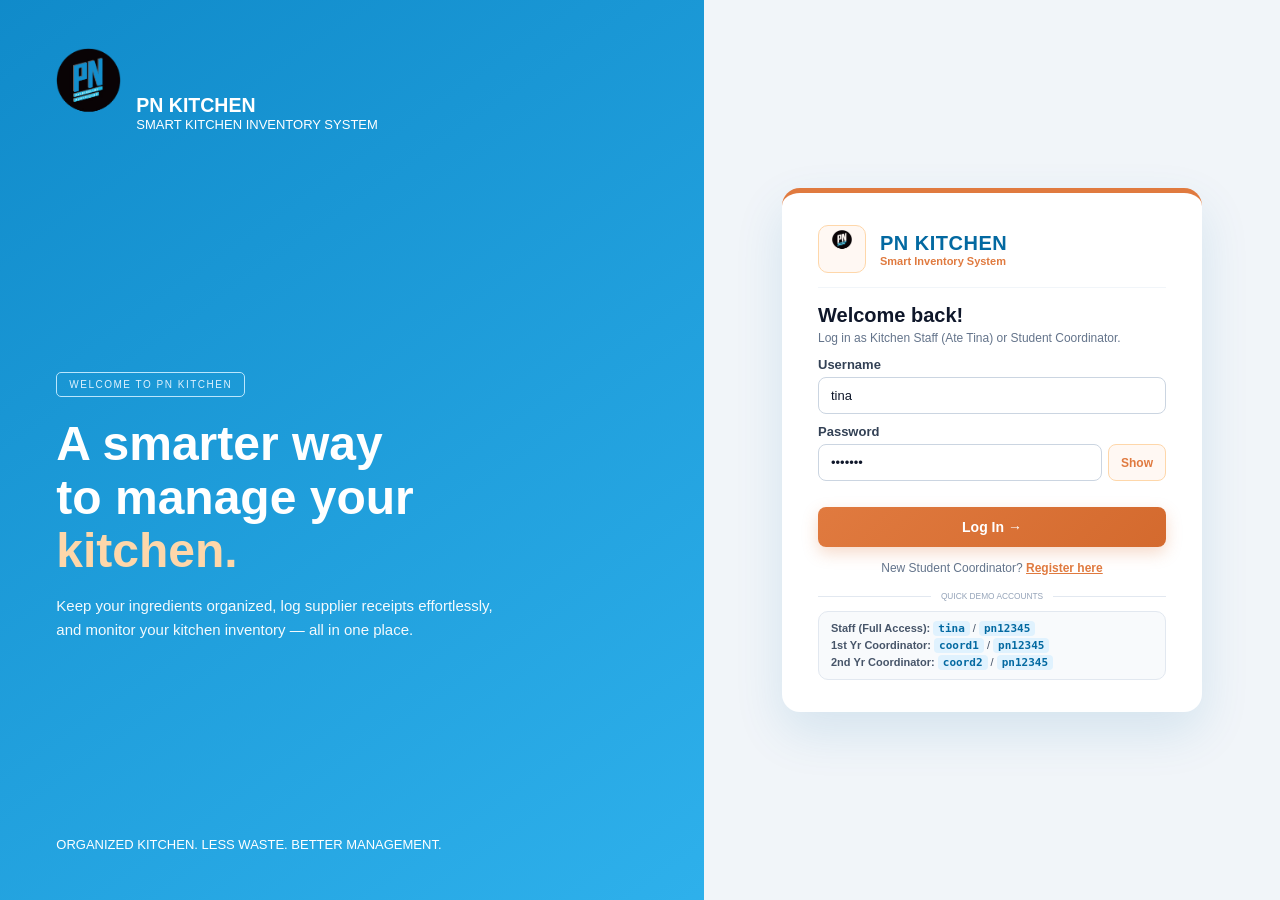
==== commit de24497e: "break" ====
--- a/index.html
+++ b/index.html
@@ -932,6 +932,18 @@
         </div>
     </div>
 
-    <script src="script.js"></script>
+    <!-- PN KITCHEN JAVASCRIPT FILES -->
+<script src="js/config-data.js" defer></script>
+<script src="js/storage.js" defer></script>
+<script src="js/app.js" defer></script>
+<script src="js/auth.js" defer></script>
+<script src="js/navigation.js" defer></script>
+<script src="js/dashboard.js" defer></script>
+<script src="js/renderers.js" defer></script>
+<script src="js/suppliers.js" defer></script>
+<script src="js/forms.js" defer></script>
+<script src="js/actions.js" defer></script>
+
+
 </body>
 </html>
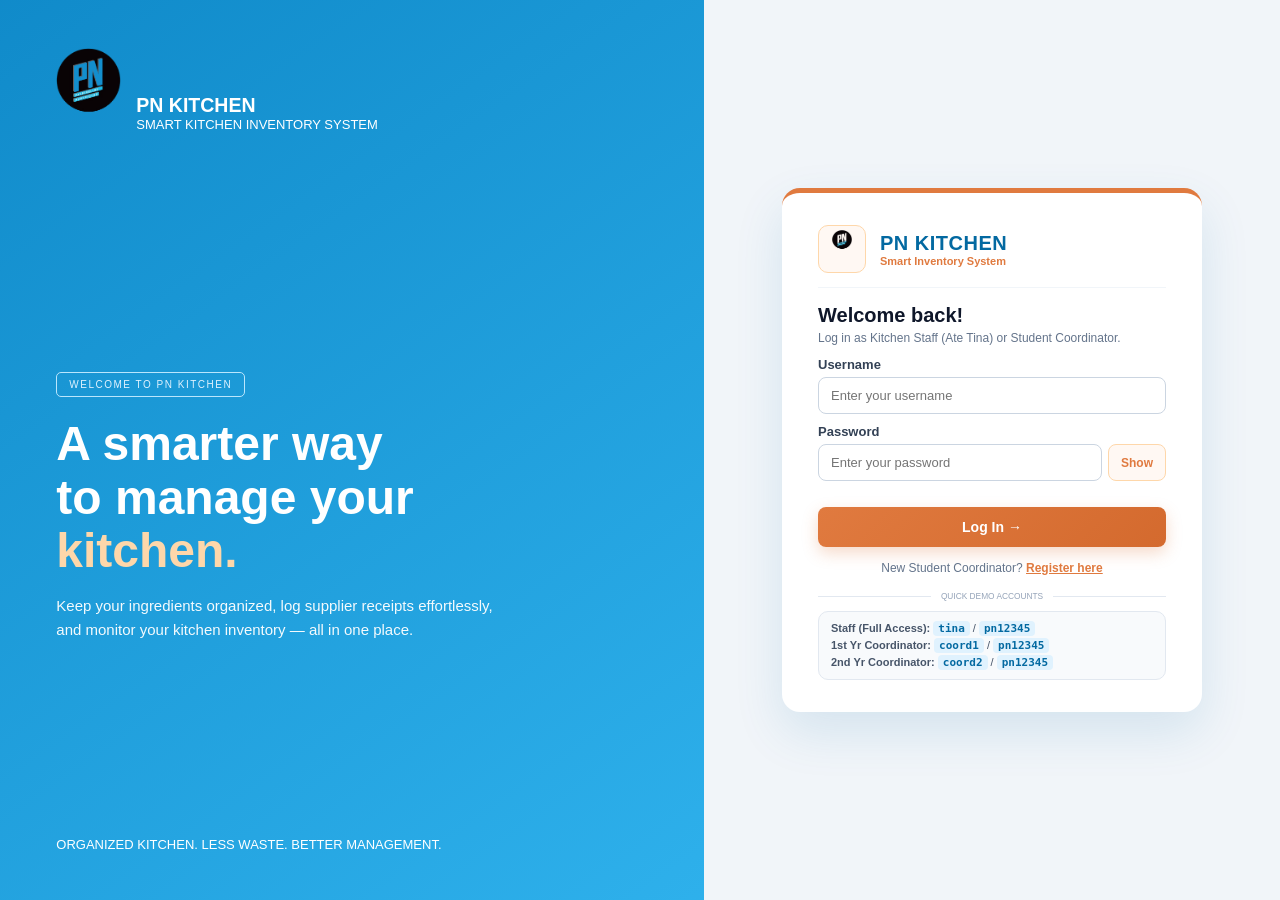
==== commit f5a5c2ae: "changing the name placeholder" ====
--- a/index.html
+++ b/index.html
@@ -48,14 +48,29 @@
                     <p class="login-subtitle">Log in as Kitchen Staff (Ate Tina) or Student Coordinator.</p>
 
                     <form id="loginForm">
-                        <label for="username">Username</label>
-                        <input type="text" id="username" value="tina" placeholder="Enter your username" autocomplete="username" required>
-
-                        <label for="password">Password</label>
-                        <div class="password-field">
-                            <input type="password" id="password" value="pn12345" placeholder="Enter your password" autocomplete="current-password" required>
-                            <button type="button" id="togglePassword">Show</button>
-                        </div>
+                      <label for="username">Username</label>
+<input
+    type="text"
+    id="username"
+    value=""
+    placeholder="Enter your username"
+    autocomplete="off"
+    required
+>
+
+<label for="password">Password</label>
+<div class="password-field">
+    <input
+        type="password"
+        id="password"
+        value=""
+        placeholder="Enter your password"
+        autocomplete="new-password"
+        required
+    >
+
+    <button type="button" id="togglePassword">Show</button>
+</div>
 
                         <p id="loginError" class="login-error" role="alert"></p>
 
@@ -122,6 +137,7 @@
             </div>
         </div>
     </section>
+    
 
     <!-- MAIN APP DASHBOARD -->
     <div class="app" id="dashboardApp" style="display: none;">
@@ -191,26 +207,57 @@
                         </div>
 
                         <!-- DROPDOWN POPUP MENU -->
-                        <div class="profile-dropdown" id="profileDropdown">
-                            <div class="profile-dropdown-header">
-                                <div class="avatar large" id="dropdownAvatar">T</div>
-                                <div>
-                                    <h4 id="dropdownFullName">Tina</h4>
-                                    <small id="dropdownUsername">@tina</small>
-                                </div>
-                            </div>
-                            <div class="profile-dropdown-divider"></div>
-                            <button type="button" class="profile-dropdown-item" onclick="switchAccount()">
-                                🔄 Switch Account (Staff / Coordinator)
-                            </button>
-                            <button type="button" class="profile-dropdown-item" onclick="registerNewStaff()">
-                                ➕ Register New Account
-                            </button>
-                            <div class="profile-dropdown-divider"></div>
-                            <button type="button" class="profile-dropdown-item danger" onclick="triggerLogout()">
-                                🔒 Log Out
-                            </button>
-                        </div>
+                       <!-- DROPDOWN POPUP MENU -->
+<div class="profile-dropdown" id="profileDropdown">
+
+    <div class="profile-dropdown-header">
+
+        <div class="avatar large" id="dropdownAvatar">
+            T
+        </div>
+
+        <div class="profile-user-info">
+            <h4 id="dropdownFullName">Tina</h4>
+            <small id="dropdownUsername">@tina</small>
+        </div>
+
+    </div>
+
+    <div class="profile-dropdown-divider"></div>
+
+    <!-- CHANGE PROFILE PICTURE -->
+    <button
+        type="button"
+        class="profile-dropdown-item"
+        id="changeProfileBtn">
+        📷 Change Profile Picture
+    </button>
+
+    <!-- HIDDEN FILE INPUT -->
+    <input
+        type="file"
+        id="profileImageInput"
+        accept="image/png, image/jpeg, image/webp"
+        hidden
+    >
+
+    <div class="profile-dropdown-divider"></div>
+
+    <button type="button" class="profile-dropdown-item" onclick="switchAccount()">
+        🔄 Switch Account (Staff / Coordinator)
+    </button>
+
+    <button type="button" class="profile-dropdown-item" onclick="registerNewStaff()">
+        ➕ Register New Account
+    </button>
+
+    <div class="profile-dropdown-divider"></div>
+
+    <button type="button" class="profile-dropdown-item danger" onclick="triggerLogout()">
+        🔒 Log Out
+    </button>
+
+</div>
                     </div>
                 </div>
             </header>
@@ -943,6 +990,7 @@
 <script src="js/suppliers.js" defer></script>
 <script src="js/forms.js" defer></script>
 <script src="js/actions.js" defer></script>
+<script src="js/profile.js" defer></script>
 
 
 </body>
--- a/style.css
+++ b/style.css
@@ -278,11 +278,51 @@
 }
 
 /* AVATAR & USER PROFILE TRIGGER */
+/* AVATAR & USER PROFILE TRIGGER */
 .avatar {
-    width: 34px; height: 34px; border-radius: 50%; background: var(--accent);
-    color: white; display: grid; place-items: center; font-weight: bold;
-}
-.avatar.large { width: 42px; height: 42px; font-size: 16px; }
+    width: 38px;
+    height: 38px;
+    min-width: 38px;
+    border-radius: 50%;
+
+    background: var(--accent);
+    color: white;
+
+    display: flex;
+    align-items: center;
+    justify-content: center;
+
+    font-weight: bold;
+    font-size: 14px;
+
+    overflow: hidden;
+
+    background-size: cover;
+    background-position: center;
+    background-repeat: no-repeat;
+}
+
+.avatar.large {
+    width: 55px;
+    height: 55px;
+    min-width: 55px;
+    font-size: 20px;
+}
+
+/* PROFILE INFORMATION */
+.profile-user-info {
+    flex: 1;
+    min-width: 0;
+}
+
+.profile-user-info h4 {
+    margin: 0 0 4px;
+    color: var(--deep-sky);
+}
+
+.profile-user-info small {
+    color: var(--muted);
+}
 
 .user-profile-wrapper { position: relative; }
 .user-profile-trigger {
@@ -333,6 +373,7 @@
 
 .btn-light { background: white; color: var(--dark-sky); padding: 9px 16px; font-weight: bold; }
 .btn-light:hover { background: var(--light-sky); }
+
 
 .btn-accent-delivery {
     background: var(--accent);
@@ -575,4 +616,109 @@
     .main-content { overflow: visible; }
     .dashboard-body { padding: 0; }
     .table-card { border: 1px solid #cbd5e1; box-shadow: none; break-inside: avoid; }
-}+}
+
+    
+
+    .sidebar {
+        padding: 10px;
+    }
+
+    .dashboard-body {
+        padding: 10px;
+    }
+
+    .topbar {
+        padding: 10px;
+    }
+
+    .stats-grid {
+        grid-template-columns: repeat(2, minmax(0, 1fr));
+    }
+
+    .stat-card {
+        padding: 10px;
+    }
+
+    .stat-card h2 {
+        font-size: 16px;
+    }
+
+    .quick-actions {
+        grid-template-columns: repeat(2, minmax(0, 1fr));
+    }
+
+    .panel {
+        padding: 12px;
+    }
+
+    .rice-cooker-wrapper {
+        gap: 10px;
+    }
+
+    .modal-card {
+        padding: 16px;
+    }
+
+
+/* EXTRA SMALL SCREENS */
+@media screen and (max-width: 360px) {
+
+    .login-message h1 {
+        font-size: 24px;
+    }
+
+    .login-card {
+        padding: 18px 13px;
+    }
+
+    .role-pill {
+        font-size: 9px;
+        padding: 3px 6px;
+    }
+
+    .nav-link {
+        font-size: 11px;
+        padding: 8px;
+    }
+
+    .stats-grid {
+        grid-template-columns: 1fr;
+    }
+}
+
+/* PRINT WEEKLY REPORT STYLING */
+@media print {
+    body {
+        background: #ffffff;
+    }
+
+    .sidebar,
+    .topbar,
+    .btn-primary,
+    .btn-accent-delivery,
+    .btn-light,
+    .toast-container {
+        display: none !important;
+    }
+
+    .app {
+        display: block;
+        height: auto;
+        overflow: visible;
+    }
+
+    .main-content {
+        overflow: visible;
+    }
+
+    .dashboard-body {
+        padding: 0;
+    }
+
+    .table-card {
+        border: 1px solid #cbd5e1;
+        box-shadow: none;
+        break-inside: avoid;
+    }
+}
